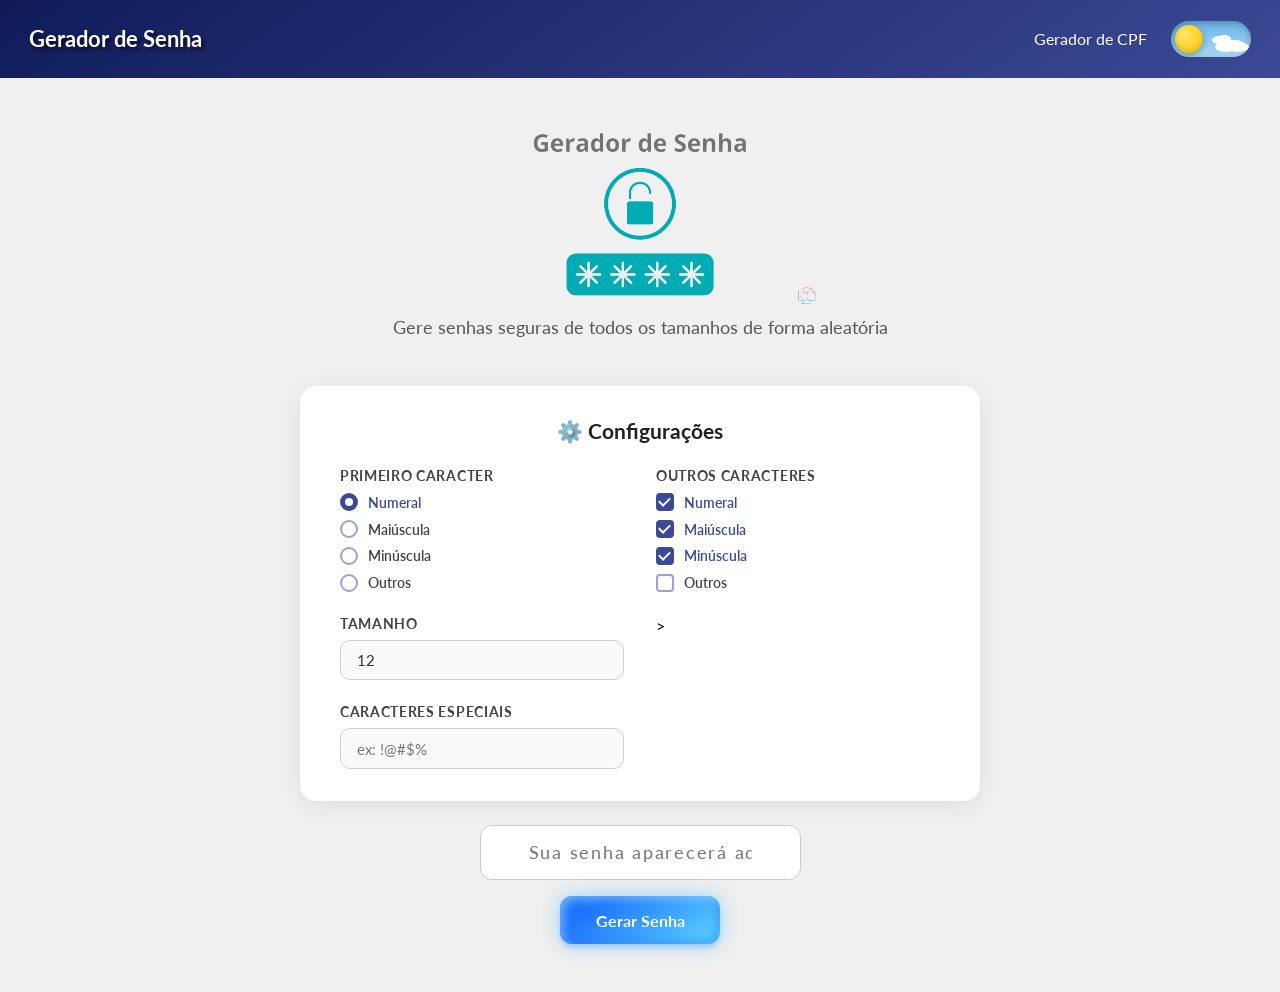
==== index.html @ 9bd1767c "subindo todo o programa" ====
<!doctype html>
<html lang="pt-br">
  <head>
    <meta charset="UTF-8" />
    <meta name="viewport" content="width=device-width, initial-scale=1.0" />
    <meta http-equiv="X-UA-Compatible" content="ie=edge" />
    <meta
      name="description"
      content="Gerador de Senha é uma ferramenta online que permite criar senhas seguras e personalizadas. Com opções para escolher o tipo de caracteres e o comprimento, você pode gerar senhas fortes para proteger suas contas e dados pessoais."
    />
    <meta
      name="keywords"
      content="gerador de senha, senha segura, criar senha, ferramenta online, personalizar senha, proteger contas, dados pessoais"
    />
    <meta name="author" content="Rodrigo Silva" />
    <meta name="robots" content="index, follow" />
    <link rel="icon" href="assets/imagens/Gerador-de-Senha.webp" />
    <link rel="stylesheet" href="assets/style.css" />
    <title>Gerador de Senha</title>
  </head>
  <body>
    <header class="hero">
      <div class="title">
        <h1>Gerador de Senha</h1>
      </div>
      <div class="header-right">
        <div class="cpf">
          <a href="#" target="_blank" rel="noopener noreferrer"
            >Gerador de CPF</a
          >
        </div>

        <label class="theme-toggle" title="Alternar tema">
          <input type="checkbox" id="themeCheck" />
          <div class="toggle-track">
            <div class="cloud1"></div>
            <div class="cloud2"></div>
            <div class="star1"></div>
            <div class="star2"></div>
            <div class="star3"></div>
            <div class="toggle-knob"></div>
          </div>
        </label>
      </div>
    </header>

    <main class="gerador">
      <div class="logo">
        <img
          src="assets/imagens/Gerador-de-Senha.webp"
          alt="Gerador de Senha"
        />
        <p>Gere senhas seguras de todos os tamanhos de forma aleatória</p>
      </div>

      <div class="config-card">
        <h2>⚙️ Configurações</h2>

        <div class="config-grid">
          <div class="config-group">
            <label class="group-label">Primeiro Caracter</label>
            <div class="checkbox-list">
              <label class="checkbox-item">
                <input type="radio" name="firstChar" value="numeral" checked />
                <span>Numeral</span>
              </label>
              <label class="checkbox-item">
                <input type="radio" name="firstChar" value="maiuscula" />
                <span>Maiúscula</span>
              </label>
              <label class="checkbox-item">
                <input type="radio" name="firstChar" value="minuscula" />
                <span>Minúscula</span>
              </label>
              <label class="checkbox-item">
                <input type="radio" name="firstChar" value="outros" />
                <span>Outros</span>
              </label>
            </div>
          </div>

          <div class="config-group">
            <label class="group-label">Outros Caracteres</label>
            <div class="checkbox-list">
              <label class="checkbox-item">
                <input
                  type="checkbox"
                  name="otherChar"
                  value="numeral"
                  checked
                />
                <span>Numeral</span>
              </label>
              <label class="checkbox-item">
                <input
                  type="checkbox"
                  name="otherChar"
                  value="maiuscula"
                  checked
                />
                <span>Maiúscula</span>
              </label>
              <label class="checkbox-item">
                <input
                  type="checkbox"
                  name="otherChar"
                  value="minuscula"
                  checked
                />
                <span>Minúscula</span>
              </label>
              <label class="checkbox-item">
                <input type="checkbox" name="otherChar" value="outros" />
                <span>Outros</span>
              </label>
            </div>
          </div>
        </div>

        <div class="fields-row">
          <div class="field-group">
            <label for="tamanhoInput">Tamanho</label>
            <input
              type="number"
              id="tamanhoInput"
              value="12"
              min="1"
              max="64"
            />
          </div>

          >
          <div class="field-group">
            <label for="outrosInput">Caracteres especiais</label>
            <input type="text" id="outrosInput" placeholder="ex: !@#$%" />
          </div>
        </div>
      </div>

      <div class="entrada">
        <input
          type="text"
          id="senhaOutput"
          placeholder="Sua senha aparecerá aqui…"
          readonly
        />
        <button onclick="gerarSenha()">Gerar Senha</button>
      </div>
    </main>

    <script src="assets/script.js"></script>
  </body>
</html>
---- assets/style.css ----
@import url("https://fonts.googleapis.com/css2?family=Lato:wght@300;400;700;900&display=swap");

* {
  margin: 0;
  padding: 0;
  box-sizing: border-box;
  font-family: "Lato", sans-serif;
}

body {
  background-color: #f0f0f0;
  transition:
    background-color 0.4s,
    color 0.4s;
}

body.dark {
  background-color: #1a1a2e;
  color: #e0e0e0;
}

.hero {
  display: flex;
  align-items: center;
  justify-content: space-between;
  padding: 1.3rem 1.8rem;
  background: linear-gradient(145deg, #101b58, #3b4996);
  width: 100%;
  position: fixed;
  top: 0;
  left: 0;
  z-index: 1000;
}

.title h1 {
  font-size: 1.4rem;
  color: #ffffff;
  font-weight: bold;
  text-shadow: 3px 3px 3px rgba(0, 0, 0, 0.5);
}

.header-right {
  display: flex;
  align-items: center;
  gap: 1.5rem;
}

.cpf a {
  text-decoration: none;
  color: #ffffff;
  cursor: pointer;
}
.cpf a:hover {
  text-decoration: underline;
}

.theme-toggle {
  position: relative;
  width: 80px;
  height: 36px;
  cursor: pointer;
}

.theme-toggle input {
  display: none;
}

.toggle-track {
  width: 80px;
  height: 36px;
  border-radius: 18px;
  background: linear-gradient(180deg, #6ab4e8 0%, #a8d8f0 100%);
  position: relative;
  overflow: hidden;
  transition: background 0.5s;
  box-shadow: inset 0 2px 6px rgba(0, 0, 0, 0.25);
}

.theme-toggle input:checked ~ .toggle-track {
  background: linear-gradient(180deg, #0d1b4b 0%, #1a2f6e 100%);
}

.cloud1,
.cloud2 {
  position: absolute;
  background: white;
  border-radius: 50%;
  transition:
    opacity 0.4s,
    transform 0.4s;
}
.cloud1 {
  width: 22px;
  height: 10px;
  bottom: 7px;
  right: 6px;
  box-shadow:
    -8px 2px 0 white,
    4px 2px 0 white;
}
.cloud2 {
  width: 14px;
  height: 8px;
  bottom: 14px;
  right: 20px;
  box-shadow: -5px 1px 0 white;
}
.theme-toggle input:checked ~ .toggle-track .cloud1,
.theme-toggle input:checked ~ .toggle-track .cloud2 {
  opacity: 0;
}

.star1,
.star2,
.star3 {
  position: absolute;
  background: white;
  border-radius: 50%;
  opacity: 0;
  transition: opacity 0.4s;
}
.star1 {
  width: 3px;
  height: 3px;
  top: 7px;
  right: 14px;
}
.star2 {
  width: 2px;
  height: 2px;
  top: 14px;
  right: 24px;
}
.star3 {
  width: 3px;
  height: 3px;
  top: 10px;
  right: 8px;
}

.theme-toggle input:checked ~ .toggle-track .star1,
.theme-toggle input:checked ~ .toggle-track .star2,
.theme-toggle input:checked ~ .toggle-track .star3 {
  opacity: 1;
}

.toggle-knob {
  position: absolute;
  top: 4px;
  left: 4px;
  width: 28px;
  height: 28px;
  border-radius: 50%;
  background: radial-gradient(circle at 35% 35%, #ffe566, #f5c400);
  box-shadow:
    0 2px 6px rgba(0, 0, 0, 0.3),
    inset 0 -2px 4px rgba(0, 0, 0, 0.1);
  transition:
    transform 0.4s cubic-bezier(0.34, 1.56, 0.64, 1),
    background 0.4s;
  z-index: 2;
}

.theme-toggle input:checked ~ .toggle-track .toggle-knob {
  transform: translateX(44px);
  background: radial-gradient(circle at 60% 30%, #e0e8f8, #c8d8f0);
  box-shadow:
    -4px 0 0 2px #8aadd4,
    0 2px 6px rgba(0, 0, 0, 0.3);
}

.gerador {
  display: flex;
  flex-direction: column;
  align-items: center;
  padding: 6rem 1.5rem 3rem;
  gap: 1.5rem;
}

.logo {
  display: flex;
  flex-direction: column;
  align-items: center;
  justify-content: center;
  padding: 1.5rem;
}
.logo img {
  width: 22rem;
  height: auto;
}
.logo p {
  font-size: 1.1rem;
  color: #555;
  margin-top: 0.75rem;
  text-align: center;
}
body.dark .logo p {
  color: #aaa;
}

.config-card {
  background: #ffffff;
  border-radius: 16px;
  box-shadow: 0 4px 24px rgba(0, 0, 0, 0.08);
  padding: 2rem 2.5rem;
  width: 100%;
  max-width: 680px;
}
body.dark .config-card {
  background: #1e2a5e;
  box-shadow: 0 4px 24px rgba(0, 0, 0, 0.4);
}

.config-card h2 {
  font-size: 1.3rem;
  font-weight: 700;
  color: #222;
  margin-bottom: 1.5rem;
  text-align: center;
}
body.dark .config-card h2 {
  color: #e0e0e0;
}

.config-grid {
  display: grid;
  grid-template-columns: 1fr 1fr;
  gap: 1.5rem 2rem;
}

@media (max-width: 560px) {
  .config-grid {
    grid-template-columns: 1fr;
  }
}

.config-group label.group-label {
  display: block;
  font-size: 0.85rem;
  font-weight: 700;
  color: #444;
  margin-bottom: 0.6rem;
  text-transform: uppercase;
  letter-spacing: 0.05em;
}
body.dark .config-group label.group-label {
  color: #bbb;
}

.checkbox-list {
  display: flex;
  flex-direction: column;
  gap: 0.55rem;
}

.checkbox-item {
  display: flex;
  align-items: center;
  gap: 0.6rem;
  cursor: pointer;
  user-select: none;
}

.checkbox-item input[type="checkbox"],
.checkbox-item input[type="radio"] {
  appearance: none;
  -webkit-appearance: none;
  width: 18px;
  height: 18px;
  border: 2px solid #9aa3d4;
  border-radius: 4px;
  background: transparent;
  cursor: pointer;
  flex-shrink: 0;
  position: relative;
  transition:
    background 0.2s,
    border-color 0.2s;
}

.checkbox-item input[type="radio"] {
  border-radius: 50%;
}

.checkbox-item input[type="checkbox"]:checked,
.checkbox-item input[type="radio"]:checked {
  background: #3b4996;
  border-color: #3b4996;
}

.checkbox-item input[type="checkbox"]:checked::after {
  content: "";
  position: absolute;
  left: 3px;
  top: 0px;
  width: 5px;
  height: 9px;
  border: 2px solid #fff;
  border-top: none;
  border-left: none;
  transform: rotate(45deg);
}

.checkbox-item input[type="radio"]:checked::after {
  content: "";
  position: absolute;
  left: 3px;
  top: 3px;
  width: 8px;
  height: 8px;
  border-radius: 50%;
  background: #fff;
}

.checkbox-item span {
  font-size: 0.9rem;
  font-weight: 600;
  color: #444;
  transition: color 0.2s;
}

.checkbox-item input:checked ~ span {
  color: #3b4996;
}

.checkbox-item:hover input {
  border-color: #3b4996;
}

body.dark .checkbox-item input[type="checkbox"],
body.dark .checkbox-item input[type="radio"] {
  border-color: #6a7dcc;
}
body.dark .checkbox-item input:checked {
  background: #5a6dc0;
  border-color: #5a6dc0;
}
body.dark .checkbox-item span {
  color: #bbb;
}
body.dark .checkbox-item input:checked ~ span {
  color: #8a9de0;
}

.fields-row {
  display: grid;
  grid-template-columns: 1fr 1fr;
  gap: 1.5rem 2rem;
  margin-top: 1.5rem;
}
@media (max-width: 560px) {
  .fields-row {
    grid-template-columns: 1fr;
  }
}

.field-group label {
  display: block;
  font-size: 0.85rem;
  font-weight: 700;
  color: #444;
  margin-bottom: 0.5rem;
  text-transform: uppercase;
  letter-spacing: 0.05em;
}
body.dark .field-group label {
  color: #bbb;
}

.field-group input[type="number"],
.field-group input[type="text"] {
  width: 100%;
  padding: 0.65rem 1rem;
  border: 1.5px solid #d0d0d0;
  border-radius: 10px;
  font-size: 0.95rem;
  color: #333;
  background: #fafafa;
  outline: none;
  transition:
    border-color 0.2s,
    box-shadow 0.2s;
}
.field-group input:focus {
  border-color: #3b4996;
  box-shadow: 0 0 0 3px rgba(59, 73, 150, 0.15);
}
body.dark .field-group input {
  background: #131e4a;
  border-color: #3a4a8a;
  color: #e0e0e0;
}
body.dark .field-group input:focus {
  border-color: #6a7dcc;
  box-shadow: 0 0 0 3px rgba(106, 125, 204, 0.2);
}

.entrada {
  display: flex;
  flex-direction: column;
  align-items: center;
  gap: 1rem;
  width: 100%;
  max-width: 680px;
}

.entrada input[type="text"] {
  padding: 1rem 3rem;
  border: 1.5px solid #ccc;
  border-radius: 12px;
  font-size: 1.1rem;
  letter-spacing: 0.1em;
  color: #222;
  background: #fff;
  outline: none;
  text-align: center;
  transition:
    border-color 0.2s,
    box-shadow 0.2s;
}
.entrada input[type="text"]:focus {
  border-color: #3b4996;
  box-shadow: 0 0 0 4px rgba(59, 73, 150, 0.12);
}
body.dark .entrada input[type="text"] {
  background: #1e2a5e;
  border-color: #3a4a8a;
  color: #e0e0e0;
}

.entrada button {
  --btn-bg-1: hsla(194, 100%, 69%, 1);
  --btn-bg-2: hsla(217, 100%, 56%, 1);
  cursor: pointer;
  padding: 0.9em 2em;
  min-width: 160px;
  min-height: 48px;
  font-size: 1rem;
  font-weight: 700;
  transition: background-position 0.8s;
  background-size: 280% auto;
  background-image: linear-gradient(
    325deg,
    var(--btn-bg-2) 0%,
    var(--btn-bg-1) 55%,
    var(--btn-bg-2) 90%
  );
  border: none;
  border-radius: 12px;
  color: #fff;
  box-shadow:
    0 0 20px rgba(71, 184, 255, 0.5),
    0 5px 5px -1px rgba(58, 125, 233, 0.25),
    inset 4px 4px 8px rgba(175, 230, 255, 0.5),
    inset -4px -4px 8px rgba(19, 95, 216, 0.35);
}
.entrada button:hover {
  background-position: right top;
}
.entrada button:active {
  transform: scale(0.97);
}
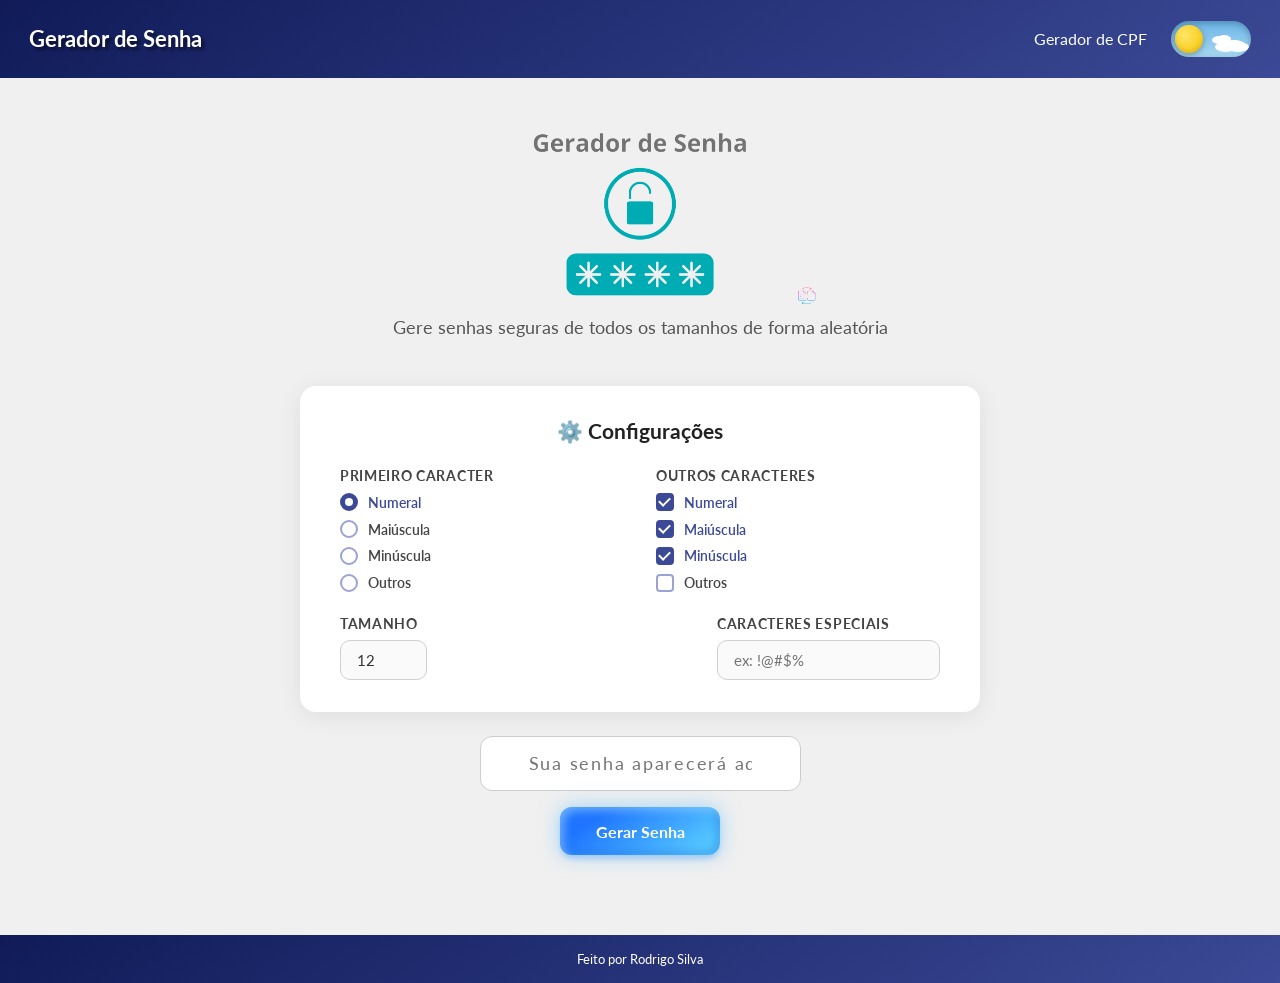
==== commit 81306c0e: "Modulo novo de CPF e ajuste de arquivos" ====
--- a/index.html
+++ b/index.html
@@ -25,9 +25,7 @@
       </div>
       <div class="header-right">
         <div class="cpf">
-          <a href="#" target="_blank" rel="noopener noreferrer"
-            >Gerador de CPF</a
-          >
+          <a href="cpf.html" rel="noopener noreferrer">Gerador de CPF</a>
         </div>
 
         <label class="theme-toggle" title="Alternar tema">
@@ -129,7 +127,6 @@
             />
           </div>
 
-          >
           <div class="field-group">
             <label for="outrosInput">Caracteres especiais</label>
             <input type="text" id="outrosInput" placeholder="ex: !@#$%" />
@@ -147,6 +144,14 @@
         <button onclick="gerarSenha()">Gerar Senha</button>
       </div>
     </main>
+    <footer>
+      <p>
+        Feito por
+        <a href="https://github.com/rodrigojordison" target="_blank"
+          >Rodrigo Silva</a
+        >
+      </p>
+    </footer>
 
     <script src="assets/script.js"></script>
   </body>
--- a/assets/style.css
+++ b/assets/style.css
@@ -343,14 +343,16 @@
 }
 
 .fields-row {
-  display: grid;
-  grid-template-columns: 1fr 1fr;
+  display: flex;
+  justify-content: space-between;
+  align-items: center;
   gap: 1.5rem 2rem;
   margin-top: 1.5rem;
 }
 @media (max-width: 560px) {
   .fields-row {
-    grid-template-columns: 1fr;
+    flex-direction: column;
+    align-items: stretch;
   }
 }
 
@@ -460,3 +462,82 @@
 .entrada button:active {
   transform: scale(0.97);
 }
+
+footer {
+  margin-top: 2rem;
+  color: var(--text-muted);
+  font-size: 0.8rem;
+  text-align: center;
+  animation: fadeUp 0.6s ease both;
+  animation-delay: 0.2s;
+  background: linear-gradient(145deg, #101b58, #3b4996);
+  color: #fff;
+  padding: 1rem;
+  width: 100%;
+}
+
+footer a {
+  color: var(--accent);
+  text-decoration: none;
+}
+
+footer a:hover {
+  text-decoration: underline;
+}
+
+/* --- Novas Animações e Suavização --- */
+
+/* Suaviza todas as transições de cores e sombras do card */
+.config-card,
+.entrada input,
+.entrada button,
+.checkbox-item span,
+.checkbox-item input {
+  transition: all 0.3s ease;
+}
+
+/* Animação de entrada dos elementos principais ao carregar a página */
+@keyframes fadeInUp {
+  from {
+    opacity: 0;
+    transform: translateY(20px);
+  }
+  to {
+    opacity: 1;
+    transform: translateY(0);
+  }
+}
+
+.logo {
+  animation: fadeInUp 0.6s ease-out forwards;
+}
+.config-card {
+  animation: fadeInUp 0.8s ease-out forwards;
+}
+.entrada {
+  animation: fadeInUp 1s ease-out forwards;
+}
+
+@keyframes highlightFade {
+  0% {
+    background-color: rgba(59, 73, 150, 0.2);
+    transform: scale(1.02);
+  }
+  100% {
+    background-color: transparent;
+    transform: scale(1);
+  }
+}
+
+.senha-atualizada {
+  animation: highlightFade 0.4s ease-out;
+}
+
+.checkbox-item:hover {
+  transform: translateX(5px);
+}
+
+.entrada button:hover {
+  transform: translateY(-2px);
+  box-shadow: 0 8px 25px rgba(71, 184, 255, 0.6);
+}
